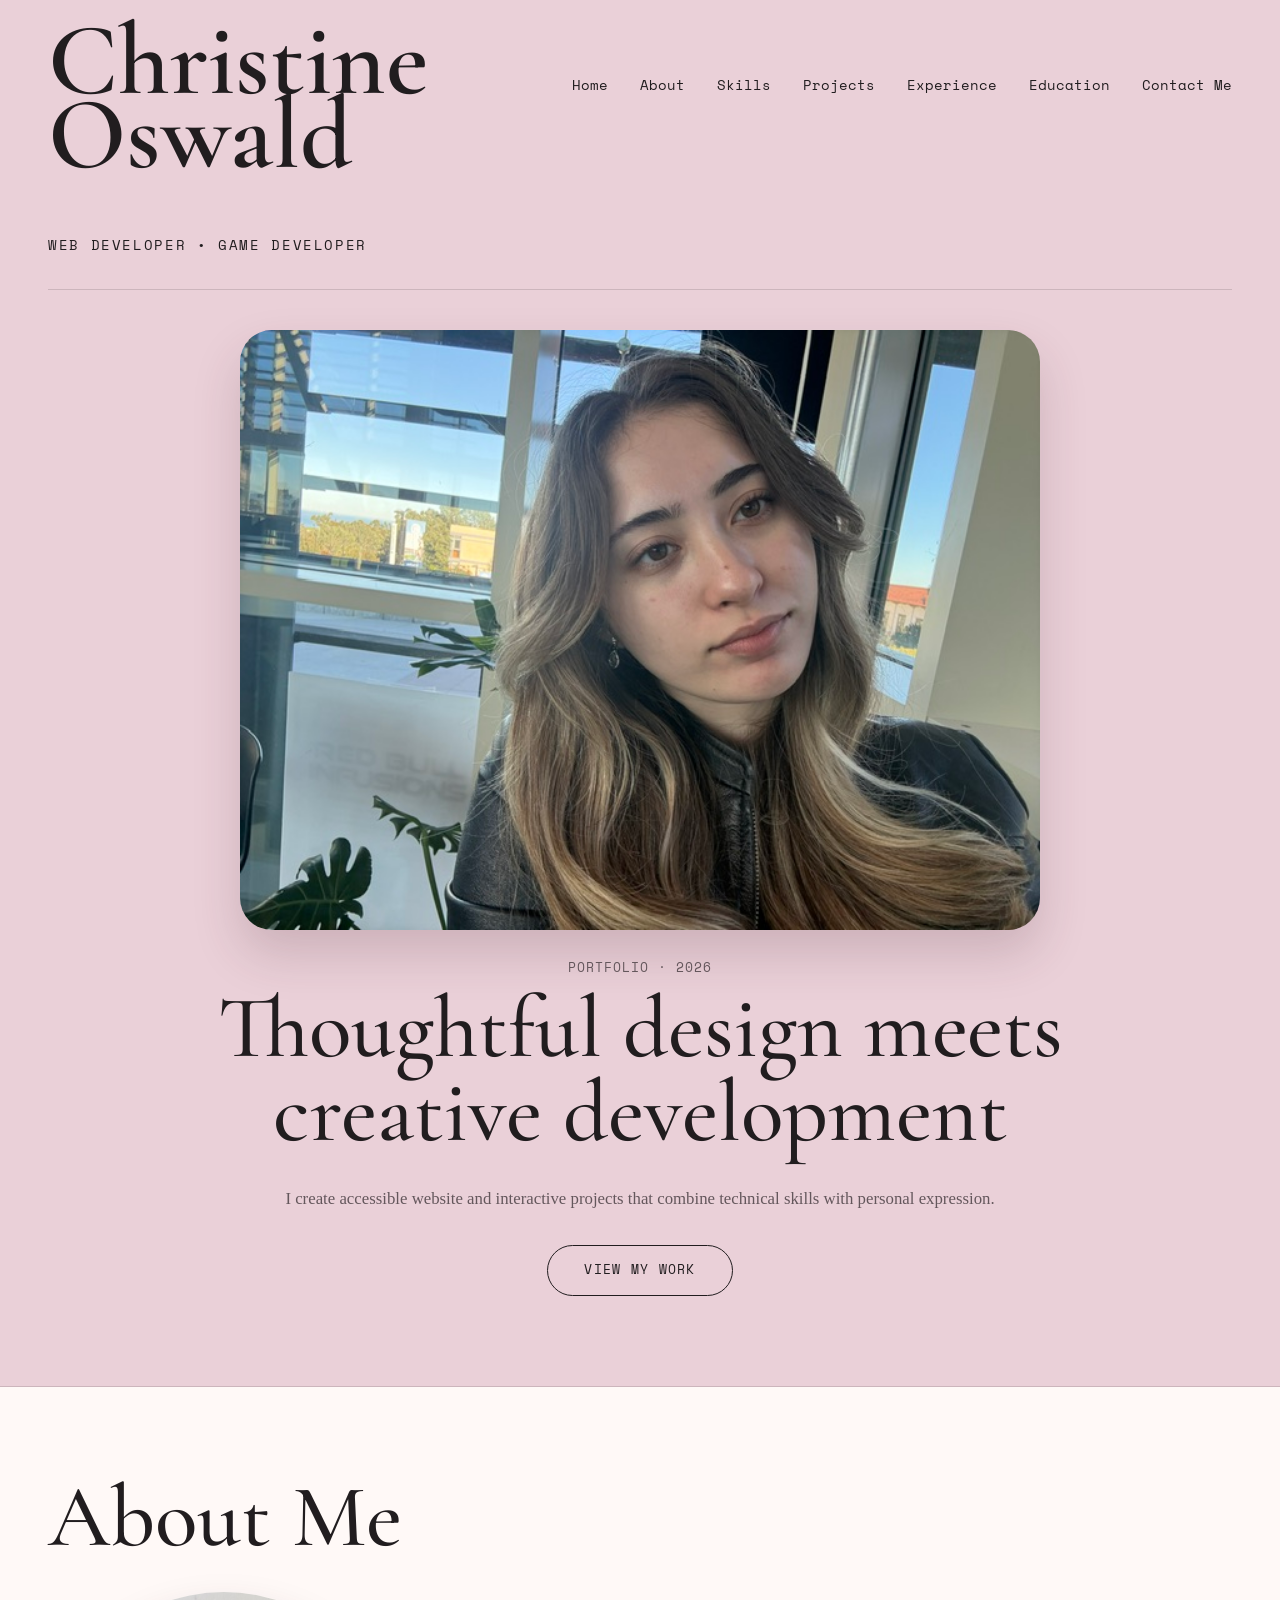
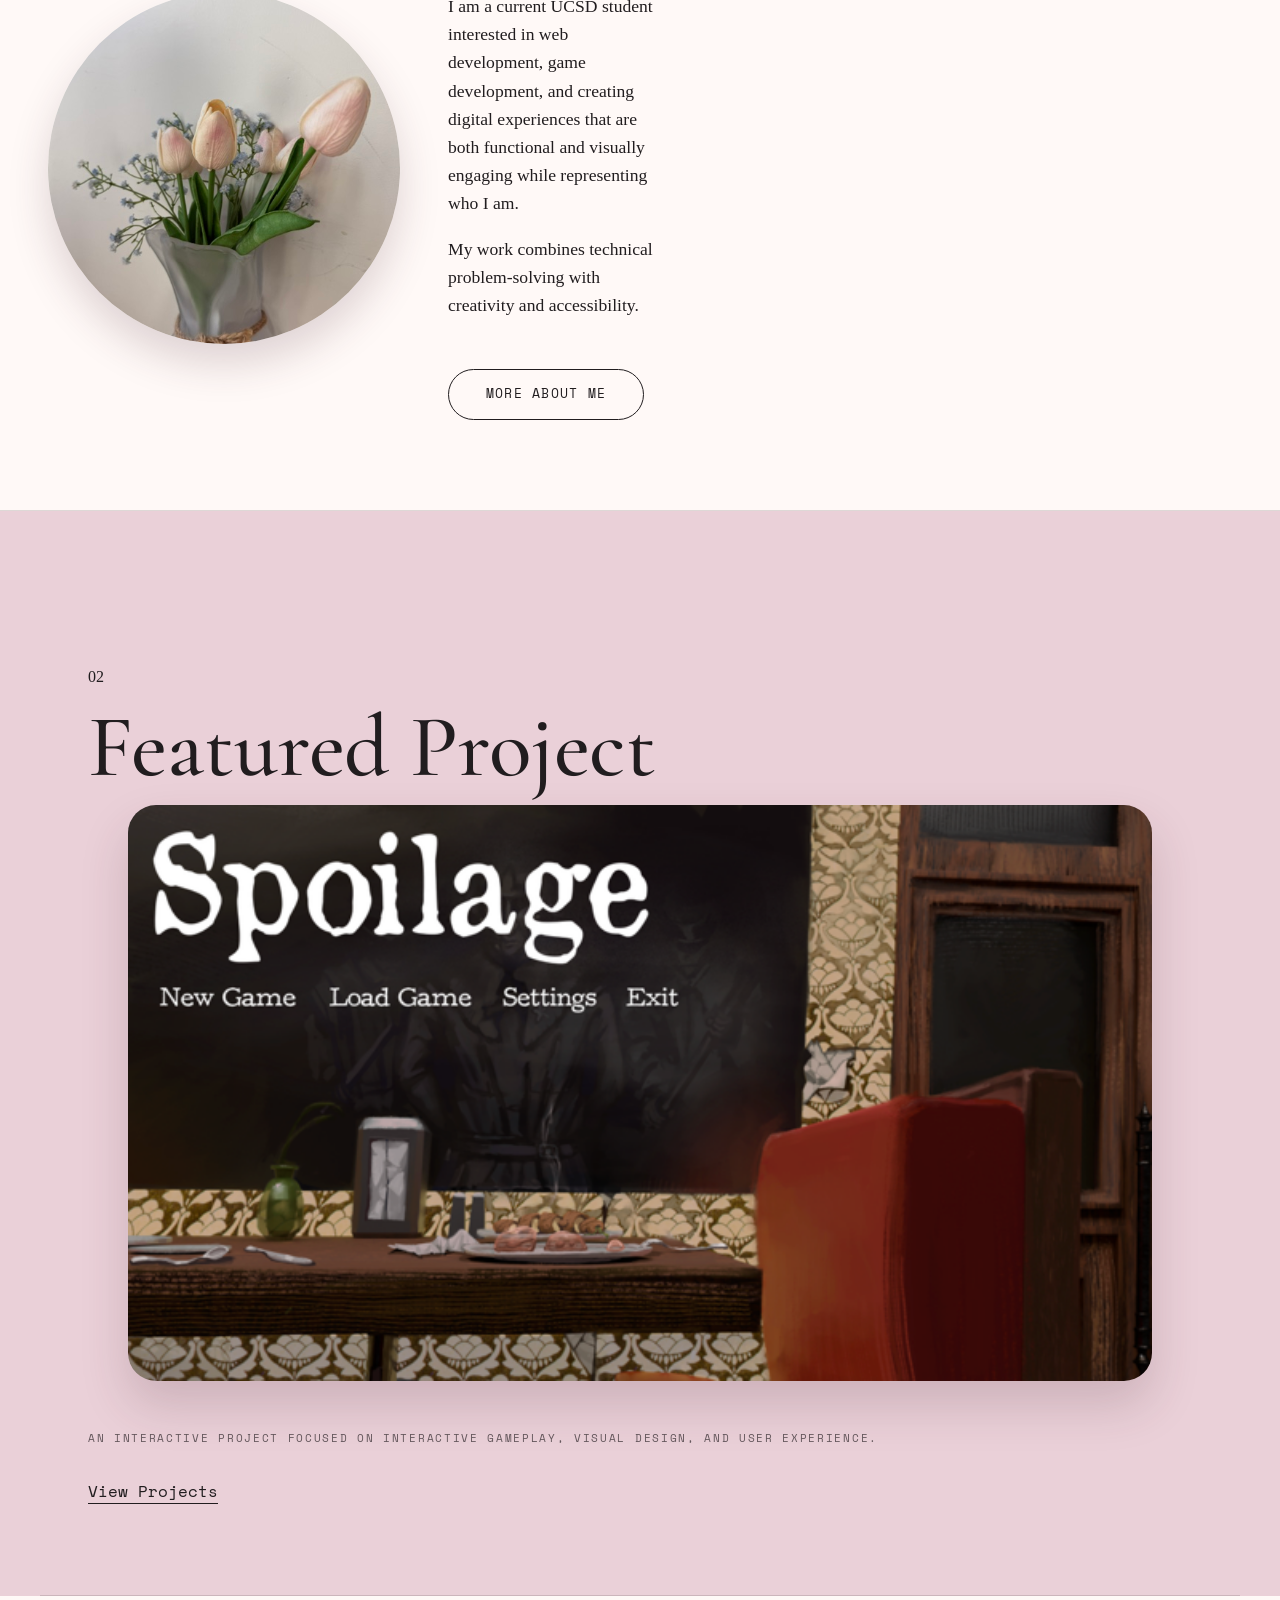
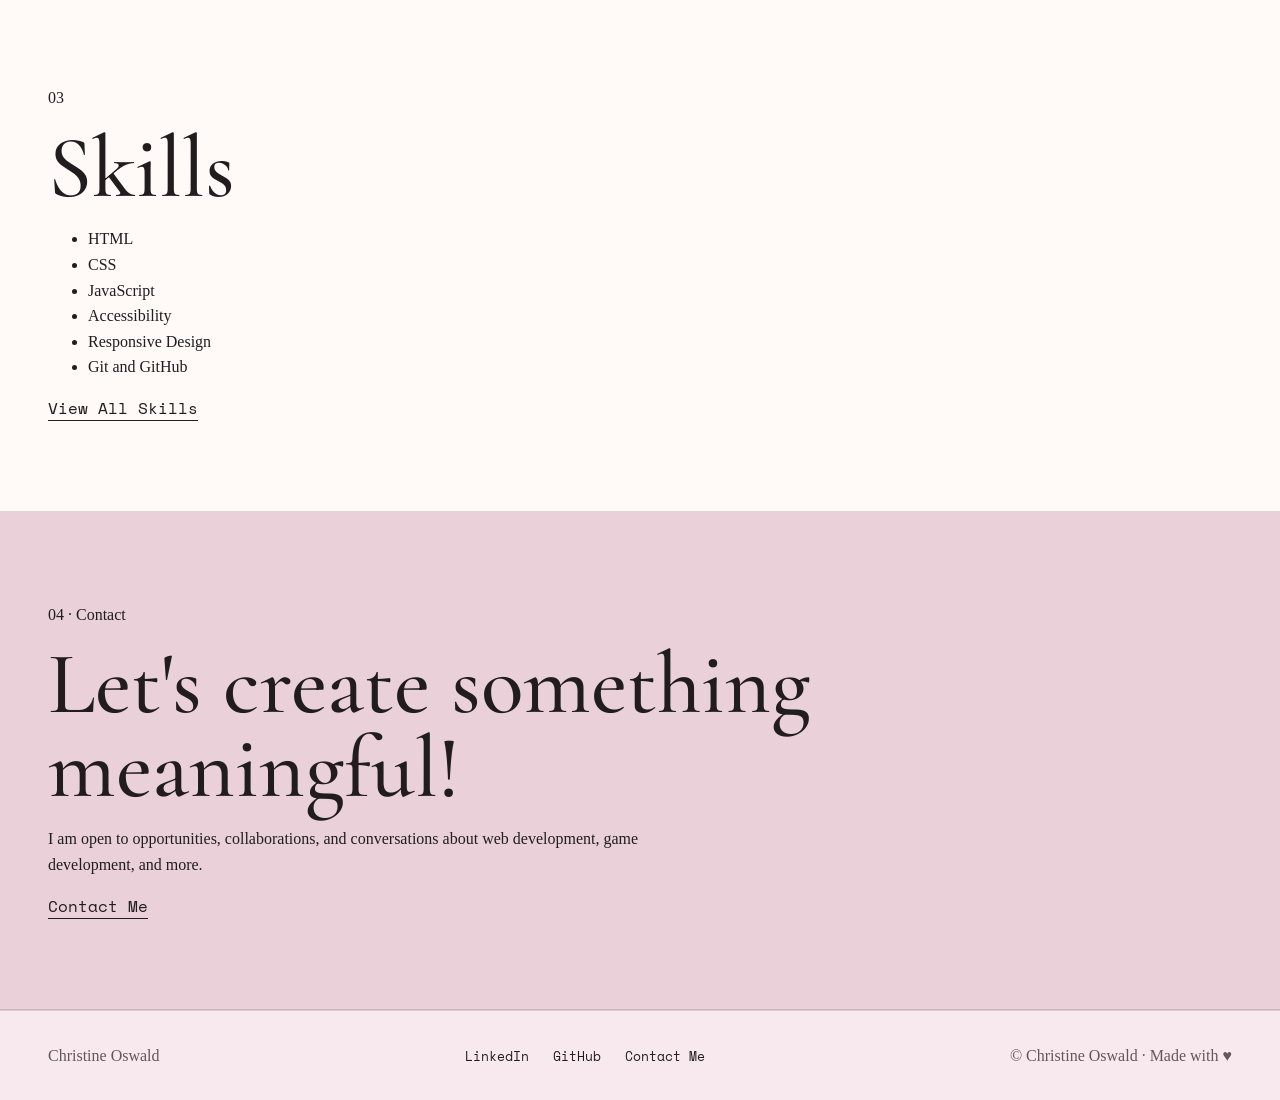
==== index.html @ e07fd142 "Added the completed work onto github" ====
<!doctype html>
<html lang = "en">
    <head>
        <meta charset = "utf-8">
        <meta name = "viewport" content = "width=device-width, initial-scale=1">
        <title> Christine Oswald | Web & Game Developer </title>
        <meta name = "description" content = "The portfolio of Christine Oswald, a web and game developer.">
        <link rel="stylesheet" href="stylesheet.css">
        <link rel="preconnect" href="https://fonts.googleapis.com">
        <link rel="preconnect" href="https://fonts.gstatic.com" crossorigin>
        <link href="https://fonts.googleapis.com/css2?family=Cormorant+Garamond:wght@400;600;700&family=Space+Mono&display=swap" rel="stylesheet">
    </head>
    <body>
        <header class = "main">
            <nav>
                <hgroup>
                    <h1> Christine Oswald </h1>
                    <p id = "subtitle"> WEB DEVELOPER • GAME DEVELOPER </p>
                </hgroup>
                <ul>
                    <li> <a href = "index.html"> Home </a> </li>
                    <li> <a href = "chrissyAbout.html"> About </a> </li>  
                    <li> <a href = "chrissySkills.html"> Skills </a> </li>
                    <li> <a href = "chrissyProjects.html"> Projects </a> </li>
                    <li> <a href = "chrissyExperience.html"> Experience </a> </li>
                    <li> <a href = "chrissyEducation.html"> Education </a> </li>
                    <li> <a href = "chrissyContact.html"> Contact Me </a> </li>                    
                </ul>    
            </nav>
        </header>
        <main>
            <section class = "intro">
                <figure>
                    <img src = "chrissy1.jpeg" alt = "Photo of website author at the UCSD campus">
                </figure>

                <article>
                    <p> Portfolio · 2026 </p>

                    <h2> Thoughtful design meets creative development </h2>
                    <p> I create accessible website and interactive projects that combine technical skills with personal expression. </p>

                    <a class = "button" href = "chrissyProjects.html"> View My Work </a>
                </article>
            </section>

            <section class="about">
                <h2>About Me</h2>

                <figure>
                    <img
                        src="ucsdFlowers.jpeg"
                        alt="Pink flowers in a vase at a UC San Diego coffee shop"
                    >
                </figure>

                <p>
                    I am a current UCSD student interested in web development,
                    game development, and creating digital experiences that are both
                    functional and visually engaging while representing who I am.
                </p>

                <p>
                    My work combines technical problem-solving with creativity and
                    accessibility.
                </p>

                <a class="button" href="chrissyAbout.html">
                    More About Me
                </a>
            </section>

            <section class = "projects">
                <header>
                    <p> 02 </p>
                    <h2> Featured Project </h2>
                </header>

                <article>
                    <figure>
                        <img src = "spoilage-main.PNG" alt = "Screenshot of a featured game development project" >
                    </figure>

                    <p> An interactive project focused on interactive gameplay, visual design, and user experience. </p>
                    <a href = "chrissyProjects.html"> View Projects</a>
                </article>
            </section>

            <section class = "skills">
                <p>03</p>
                <h2>Skills</h2>

                <ul>
                    <li>HTML</li>
                    <li>CSS</li>
                    <li>JavaScript</li>
                    <li>Accessibility</li>
                    <li>Responsive Design</li>
                    <li>Git and GitHub</li>
                </ul>

                <a href="chrissySkills.html">View All Skills</a>
            </section>

            <section class = "contact">
                <p> 04 · Contact</p>
                <h2> Let's create something meaningful! </h2>

                <p> I am open to opportunities, collaborations, and conversations about web development, game development, and more. </p>
                <a href = "chrissyContact.html"> Contact Me</a>
            </section>
        </main>

        <footer>
            <p> Christine Oswald </p>
            <ul>
                <li><a href = https://www.linkedin.com/in/christine-oswald-7b7a23394?utm_source=share_via&utm_content=profile&utm_medium=member_ios" > LinkedIn </a></li>
                <li><a href = "https://github.com/coswald04"> GitHub </a></li>
                <li><a href = "chrissyContact.html"> Contact Me </a></li>
            </ul>
            <p> &copy; Christine Oswald · Made with &hearts; </p>
        </footer>
    </body>
</html>
---- stylesheet.css ----
:root {
    color-scheme: light dark;

    --background: #ead0d8;
    --surface: #f7e9ed;
    --surface-alt: #fff9f7;
    --text: #211d1f;
    --muted: #64575c;
    --border: rgb(33 29 31 / 15%);
    --shadow: rgb(70 40 50 / 18%);
    --glow: rgb(187 87 127 / 80%);
    --glow-light: rgb(255 255 255 / 85%);
    --link-hover: #7d2949;
}

@media (prefers-color-scheme: dark) {
    :root {
        --background: #171316;
        --surface: #241d21;
        --surface-alt: #1d181b;
        --text: #f7edf1;
        --muted: #c9b8bf;
        --border: rgb(247 237 241 / 18%);
        --shadow: rgb(0 0 0 / 35%);
        --glow: rgb(230 137 176 / 95%);
        --glow-light: rgb(255 230 240 / 75%);
        --link-hover: #ffc2d8;
    }
}

html[data-theme="light"] {
    color-scheme: light;

    --background: #ead0d8;
    --surface: #f7e9ed;
    --surface-alt: #fff9f7;
    --text: #211d1f;
    --muted: #64575c;
    --border: rgb(33 29 31 / 15%);
    --shadow: rgb(70 40 50 / 18%);
    --glow: rgb(187 87 127 / 80%);
    --glow-light: rgb(255 255 255 / 85%);
    --link-hover: #7d2949;
}

html[data-theme="dark"] {
    color-scheme: dark;

    --background: #171316;
    --surface: #241d21;
    --surface-alt: #1d181b;
    --text: #f7edf1;
    --muted: #c9b8bf;
    --border: rgb(247 237 241 / 18%);
    --shadow: rgb(0 0 0 / 35%);
    --glow: rgb(230 137 176 / 95%);
    --glow-light: rgb(255 230 240 / 75%);
    --link-hover: #ffc2d8;
}

* {
    box-sizing: border-box;
}

html {
    scroll-behavior: smooth;
}

body {
    margin: 0;
    background-color: var(--background);
    color: var(--text);
    font-family: Georgia, serif;
    line-height: 1.6;
}

img {
    display: block;
    max-width: 100%;
}

a {
    color: inherit;
}

p {
    max-width: 75ch;
}

body > header {
    padding-inline: clamp(1.25rem, 4vw, 3rem);
    background-color: var(--background);
}

body > header nav {
    display: grid;
    grid-template-columns: minmax(16rem, 1fr) minmax(24rem, 2fr);
    align-items: start;
    gap: 3rem;
    max-width: 90rem;
    margin-inline: auto;
    padding-block: 1.5rem 2rem;
    border-bottom: 1px solid var(--border);
}

hgroup {
    margin: 0;
}

h1 {
    max-width: 8ch;
    margin: 0;
    font-family: "Cormorant Garamond", Georgia, serif;
    font-size: clamp(4.5rem, 8vw, 7rem);
    font-weight: 600;
    line-height: 0.72;
}

hgroup p {
    margin: 4rem 0 0;
    font-family: "Space Mono", monospace;
    font-size: 0.85rem;
    letter-spacing: 0.12em;
    text-transform: uppercase;
}

body > header nav ul {
    display: flex;
    flex-wrap: wrap;
    justify-content: flex-end;
    gap: 1rem 2rem;
    margin: 3rem 0 0;
    padding: 0;
    list-style: none;
}

body > header nav a {
    display: inline-block;
    font-family: "Space Mono", monospace;
    font-size: 0.9rem;
    text-decoration: none;
    white-space: nowrap;
    transition:
        color 180ms ease,
        text-shadow 180ms ease,
        transform 180ms ease;
}

body > header nav a:hover,
body > header nav a:focus-visible {
    color: var(--link-hover);
    text-shadow:
        0 0 0.2rem var(--glow-light),
        0 0 0.5rem var(--glow),
        0 0 1rem var(--glow);
    transform: translateY(-0.1rem);
}

body > header nav a[aria-current="page"] {
    text-decoration: underline;
    text-decoration-thickness: 0.08rem;
    text-underline-offset: 0.4rem;
}

body > header nav a:focus-visible {
    outline: 2px solid currentColor;
    outline-offset: 0.35rem;
}

main {
    max-width: none;
    margin: 0;
}

main > section {
    padding:
        clamp(3rem, 7vw, 7rem)
        max(
            clamp(1.25rem, 4vw, 3rem),
            calc((100vw - 90rem) / 2)
        );
    border-bottom: 1px solid var(--border);
}

main > section:nth-of-type(odd) {
    background-color: var(--background);
}

main > section:nth-of-type(even) {
    background-color: var(--surface-alt);
}

main > section:first-child {
    padding-top: 2.5rem;
}

main > section > p:first-child {
    margin-top: 0;
}

main h2 {
    margin: 0;
    font-family: "Cormorant Garamond", Georgia, serif;
    font-size: clamp(3rem, 7vw, 5.5rem);
    font-weight: 500;
    line-height: 0.95;
}

main h3 {
    font-family: "Cormorant Garamond", Georgia, serif;
}

main a:not(.button),
footer a {
    display: inline-block;
    font-family: "Space Mono", monospace;
    text-underline-offset: 0.35rem;
    transition:
        color 180ms ease,
        text-shadow 180ms ease,
        transform 180ms ease;
}

main a:not(.button):hover,
main a:not(.button):focus-visible,
footer a:hover,
footer a:focus-visible {
    color: var(--link-hover);
    text-shadow:
        0 0 0.2rem var(--glow-light),
        0 0 0.5rem var(--glow),
        0 0 1rem var(--glow);
    transform: translateY(-0.1rem);
}

main a:focus-visible,
footer a:focus-visible {
    outline: 2px solid currentColor;
    outline-offset: 0.3rem;
}

main > section:first-child > p {
    margin: 0 0 2rem;
    font-family: "Cormorant Garamond", Georgia, serif;
    font-size: clamp(1.2rem, 2vw, 1.5rem);
    font-style: italic;
}

.intro {
    display: grid;
    gap: 2rem;
}

.intro figure {
    display: flex;
    justify-content: center;
    margin: 0;
}

.intro img {
    width: min(100%, 50rem);
    height: auto;
    object-fit: cover;
    object-position: center 35%;
    border-radius: 2rem;
    box-shadow: 0 1.5rem 3rem var(--shadow);
}

.intro article {
    max-width: 65rem;
    margin-inline: auto;
    text-align: center;
}

.intro article > p:first-child {
    width: fit-content;
    margin: 0 auto 0.75rem;
    color: var(--muted);
    font-family: "Space Mono", monospace;
    font-size: 0.8rem;
    letter-spacing: 0.08em;
    line-height: 1;
    text-align: center;
    text-transform: uppercase;
}

.intro article > p:nth-of-type(2) {
    max-width: 55rem;
    margin: 2rem auto 0;
    color: var(--muted);
    font-size: 1.05rem;
    text-align: center;
}

@media (max-width: 50rem) {
    .intro h2 {
        font-size: clamp(3rem, 10vw, 5rem);
    }
}

.intro .button {
    display: table;
    margin: 2rem auto 0;
}

.button {
    display: inline-block;
    margin-top: 2rem;
    padding: 0.9rem 2.3rem;
    border: 1px solid var(--text);
    border-radius: 999px;
    background-color: transparent;
    color: var(--text);
    font-family: "Space Mono", monospace;
    font-size: 0.8rem;
    letter-spacing: 0.1em;
    text-decoration: none;
    text-transform: uppercase;
    transition:
        background-color 180ms ease,
        color 180ms ease,
        transform 180ms ease,
        box-shadow 180ms ease,
        text-shadow 180ms ease;
}

.button:hover,
.button:focus-visible {
    background-color: var(--text);
    color: var(--background);
    transform: translateY(-0.15rem);
    box-shadow:
        0 0 0.4rem var(--glow-light),
        0 0 1.2rem var(--glow);
    text-shadow:
        0 0 0.2rem var(--glow-light),
        0 0 0.6rem var(--glow);
}

.button:focus-visible {
    outline: 3px solid var(--link-hover);
    outline-offset: 0.3rem;
}

.about {
    display: flow-root;
}

.about h2 {
    margin-bottom: 2rem;
}
.about figure {
    float: left;
    width: clamp(14rem, 28vw, 22rem);
    margin: 0 clamp(1.5rem, 4vw, 3rem) 1.5rem 0;
}

.about img {
    width: 100%;
    aspect-ratio: 1;
    object-fit: cover;
    object-position: center;
    border-radius: 50%;
    box-shadow: 0 1.25rem 2.5rem var(--shadow);
    transition:
        transform 220ms ease,
        box-shadow 220ms ease;
}

.about p {
    max-width: 70ch;
    font-size: 1.1rem;
}

@media (max-width: 38rem) {
    .about figure {
        float: none;
        width: min(100%, 20rem);
        margin: 0 auto 2rem;
    }
}

.projects {
    max-width: 75rem;
    margin: 3rem auto 0;
}

.projects article {
    display: grid;
    gap: 2rem;
}

.projects article img {
    width: 100%;
    height: auto;
    aspect-ratio: 16 / 9;
    object-fit: cover;
    object-position: center;
    border-radius: 1.75rem;
    box-shadow: 0 1.5rem 3rem var(--shadow);
    transition:
        transform 220ms ease,
        box-shadow 220ms ease;
}

.projects article > p:first-of-type {
    margin: 0;
    color: var(--muted);
    font-family: "Space Mono", monospace;
    font-size: 0.7rem;
    letter-spacing: 0.15em;
    text-transform: uppercase;
}

.projects h3 {
    margin: 0;
    font-family: "Cormorant Garamond", Georgia, serif;
    font-size: clamp(2.5rem, 5vw, 4rem);
    font-weight: 600;
    line-height: 1;
}

.projects article > p:last-of-type {
    max-width: 60rem;
    margin: 0;
    color: var(--muted);
}

.skills-preview {
    display: grid;
    grid-template-columns: repeat(3, minmax(0, 1fr));
    margin: 3rem 0;
    padding: 0;
    border-top: 1px solid var(--border);
    list-style: none;
}

.skills-preview li {
    padding: 1.5rem;
    border-right: 1px solid var(--border);
    border-bottom: 1px solid var(--border);
    font-family: "Space Mono", monospace;
    text-align: center;
    transition:
        background-color 180ms ease,
        color 180ms ease,
        text-shadow 180ms ease,
        transform 180ms ease;
}

.skills-preview li:nth-child(3n + 1) {
    border-left: 1px solid var(--border);
}

.skills-preview li:hover {
    background-color: var(--surface);
    color: var(--link-hover);
    text-shadow:
        0 0 0.2rem var(--glow-light),
        0 0 0.7rem var(--glow);
    transform: translateY(-0.1rem);
}

.contact-preview {
    background-color: var(--surface);
    text-align: center;
}

.contact-preview > p {
    margin: 0 auto 1rem;
    color: var(--muted);
    font-family: "Space Mono", monospace;
    font-size: 0.75rem;
    letter-spacing: 0.15em;
    text-transform: uppercase;
}

.contact-preview h2 {
    max-width: 55rem;
    margin-inline: auto;
}

footer {
    display: flex;
    flex-wrap: wrap;
    justify-content: space-between;
    align-items: center;
    gap: 1rem;
    padding:
        2rem
        max(
            clamp(1.25rem, 4vw, 3rem),
            calc((100vw - 90rem) / 2)
        );
    border-top: 1px solid var(--border);
    background-color: var(--surface);
    color: var(--muted);
}

footer p {
    margin: 0;
}

footer nav {
    display: block;
    max-width: none;
    margin: 0;
    padding: 0;
    border: 0;
}

footer ul {
    display: flex;
    flex-wrap: wrap;
    justify-content: flex-start;
    gap: 1.5rem;
    margin: 0;
    padding: 0;
    list-style: none;
}

footer a {
    color: var(--text);
    font-family: "Space Mono", monospace;
    font-size: 0.8rem;
    text-decoration: none;
}

@media (prefers-reduced-motion: reduce) {
    html {
        scroll-behavior: auto;
    }

    *,
    *::before,
    *::after {
        transition-duration: 0.01ms;
        animation-duration: 0.01ms;
        animation-iteration-count: 1;
    }
}

@media (max-width: 55rem) {
    body > header nav {
        grid-template-columns: 1fr;
    }

    hgroup p {
        margin-top: 2rem;
    }

    body > header nav ul {
        justify-content: flex-start;
        margin-top: 0;
    }

    .about-preview {
        grid-template-columns: 1fr;
    }

    .projects article {
        grid-template-columns: 1fr;
    }

    .projects article img,
    .projects article > p,
    .projects article > h3,
    .projects article > a {
        grid-column: 1;
    }

    .projects article img {
        grid-row: auto;
    }
}

@media (max-width: 38rem) {
    h1 {
        font-size: clamp(4rem, 20vw, 6rem);
    }

    body > header nav ul {
        display: grid;
        grid-template-columns: repeat(2, max-content);
        gap: 0.8rem 1.5rem;
    }

    .intro img,
    .about-preview img {
        width: min(100%, 24rem);
    }

    .intro article {
        text-align: left;
    }

    .skills-preview {
        grid-template-columns: repeat(2, minmax(0, 1fr));
    }

    .skills-preview li:nth-child(3n + 1) {
        border-left: 0;
    }

    .skills-preview li:nth-child(odd) {
        border-left: 1px solid var(--border);
    }

    footer {
        flex-direction: column;
        align-items: flex-start;
    }
}
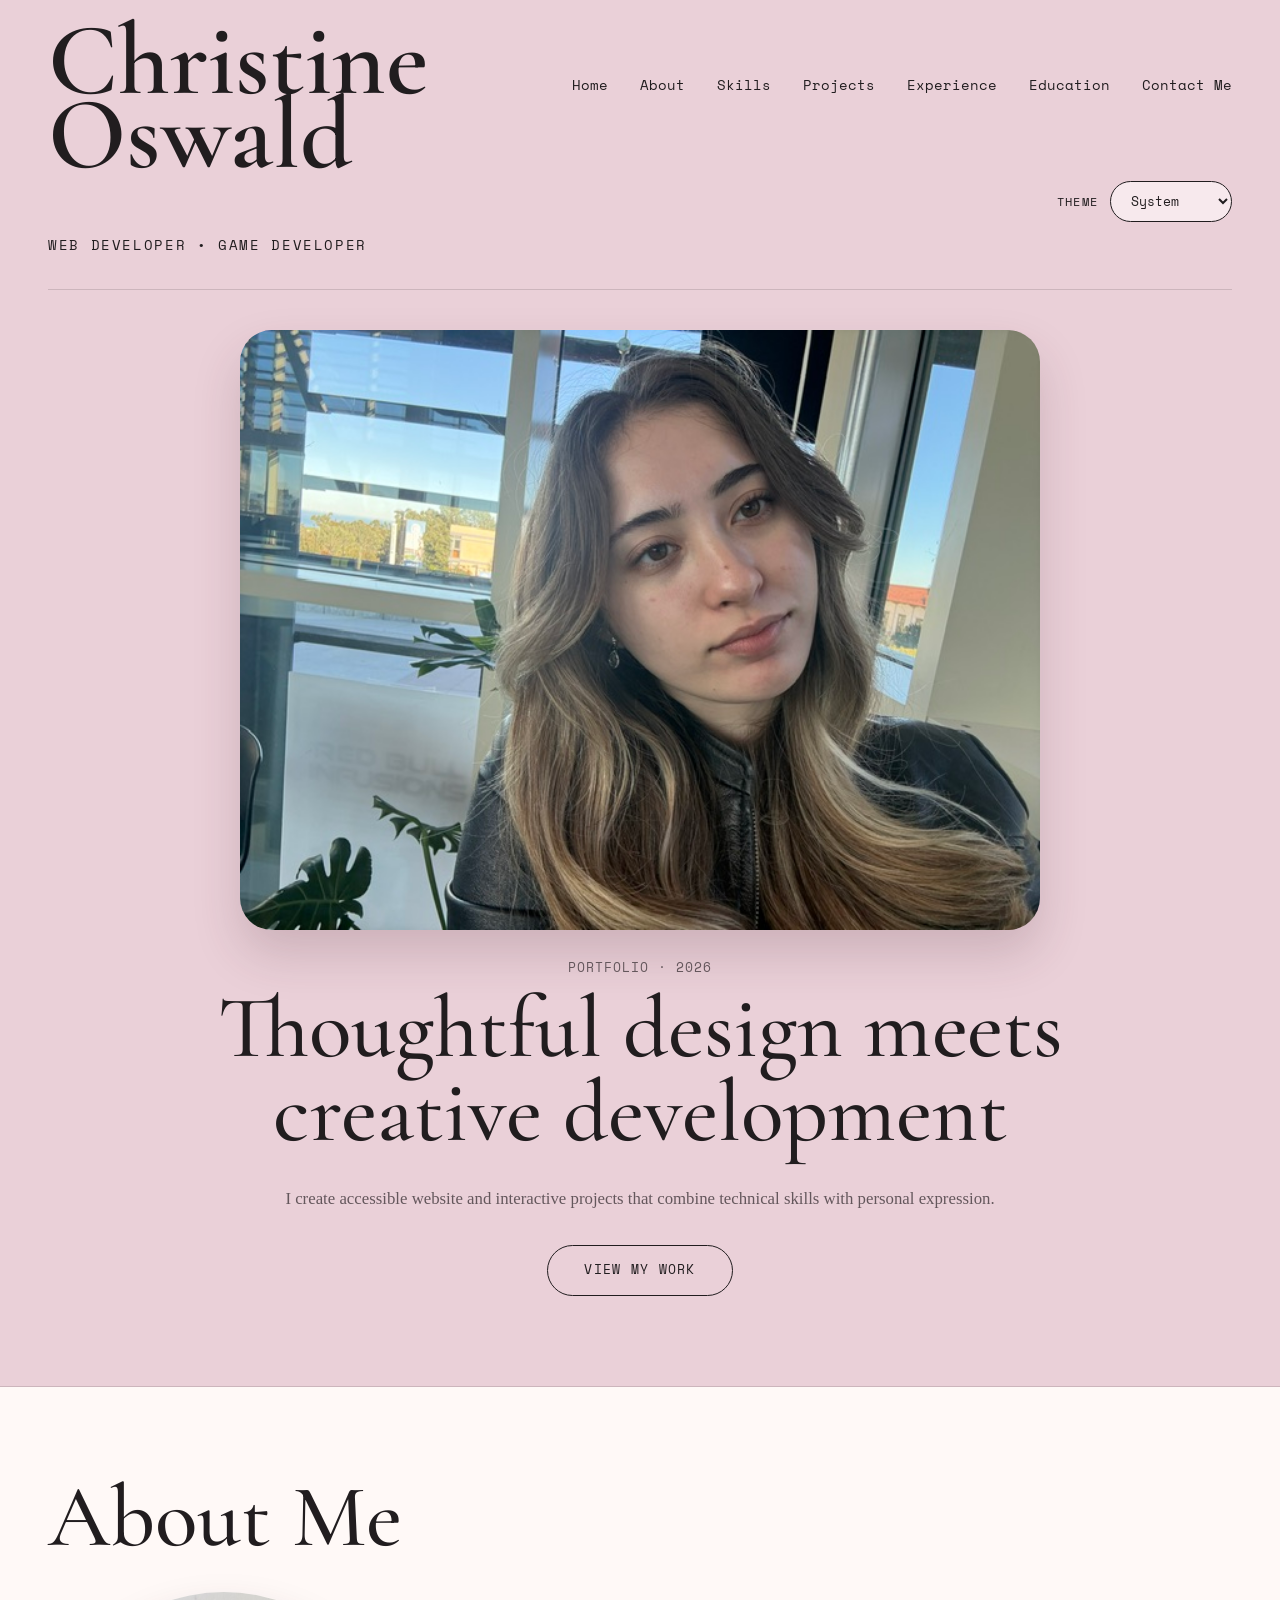
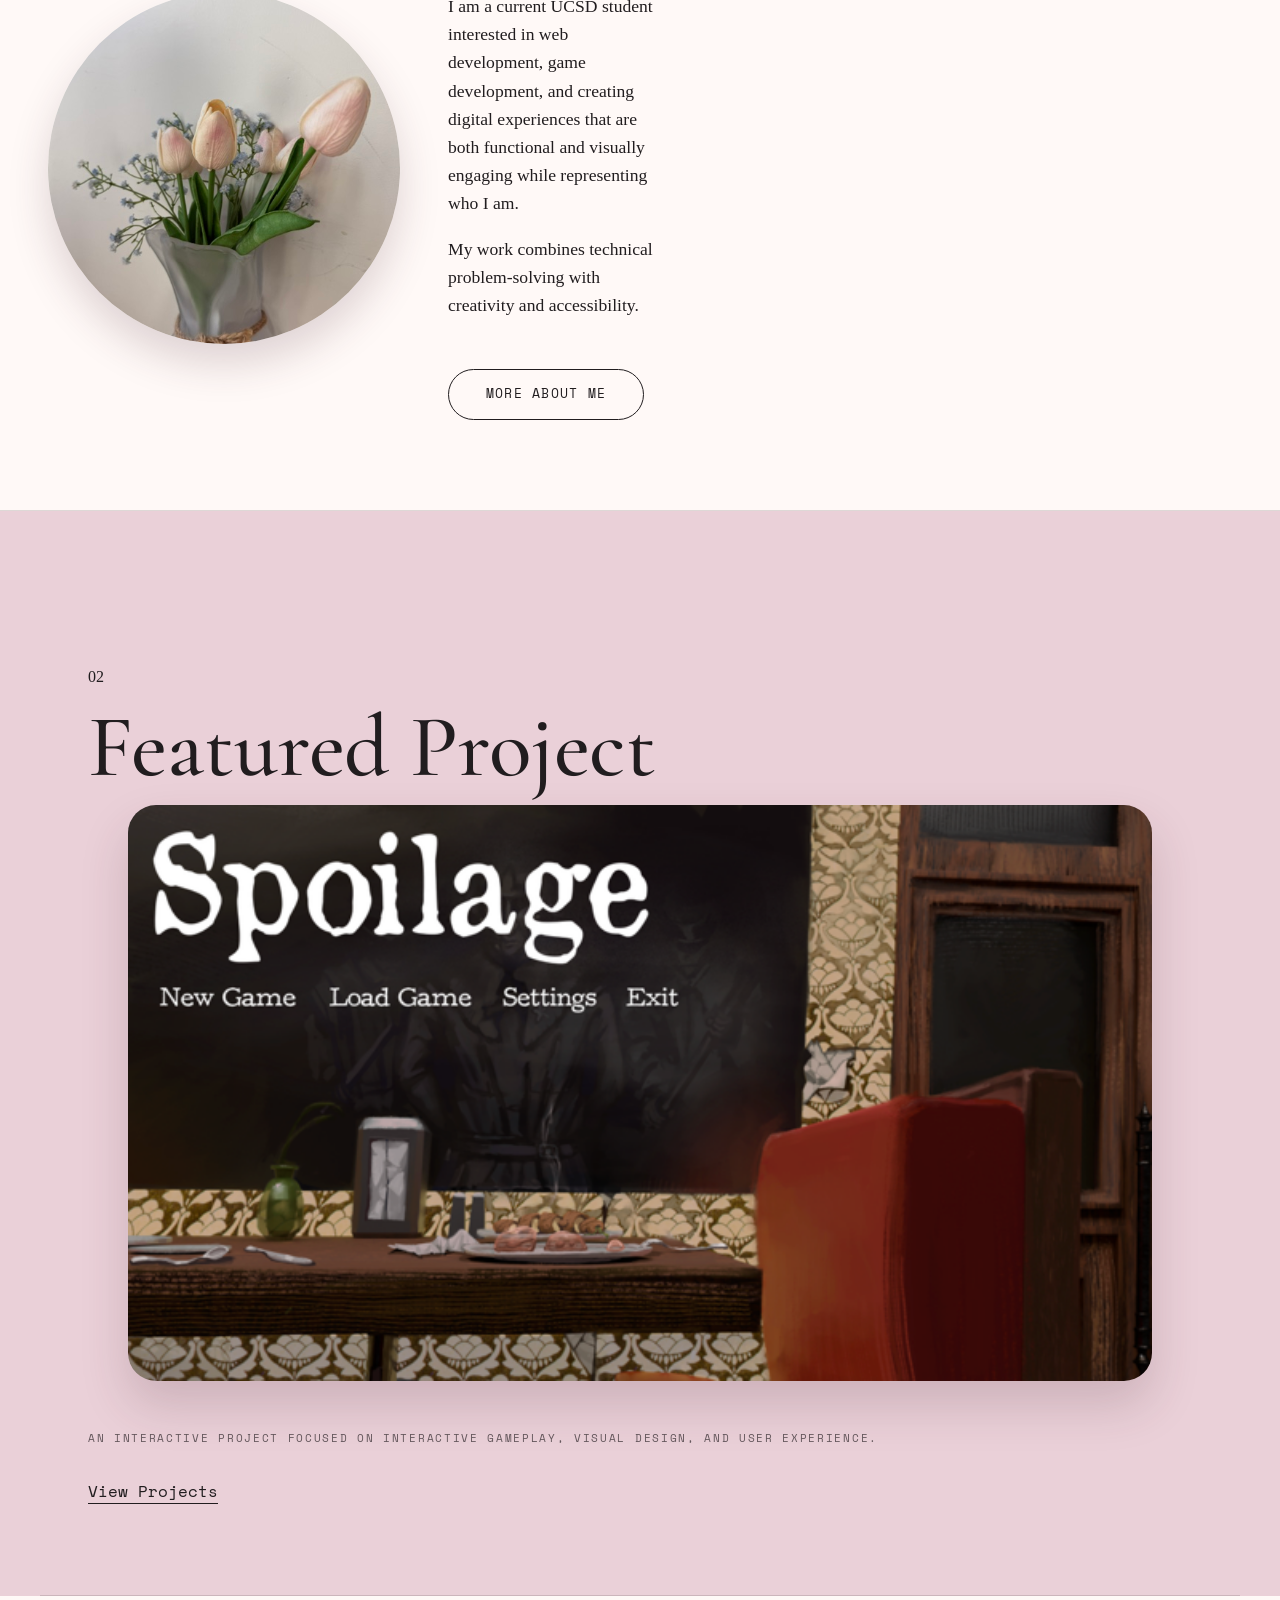
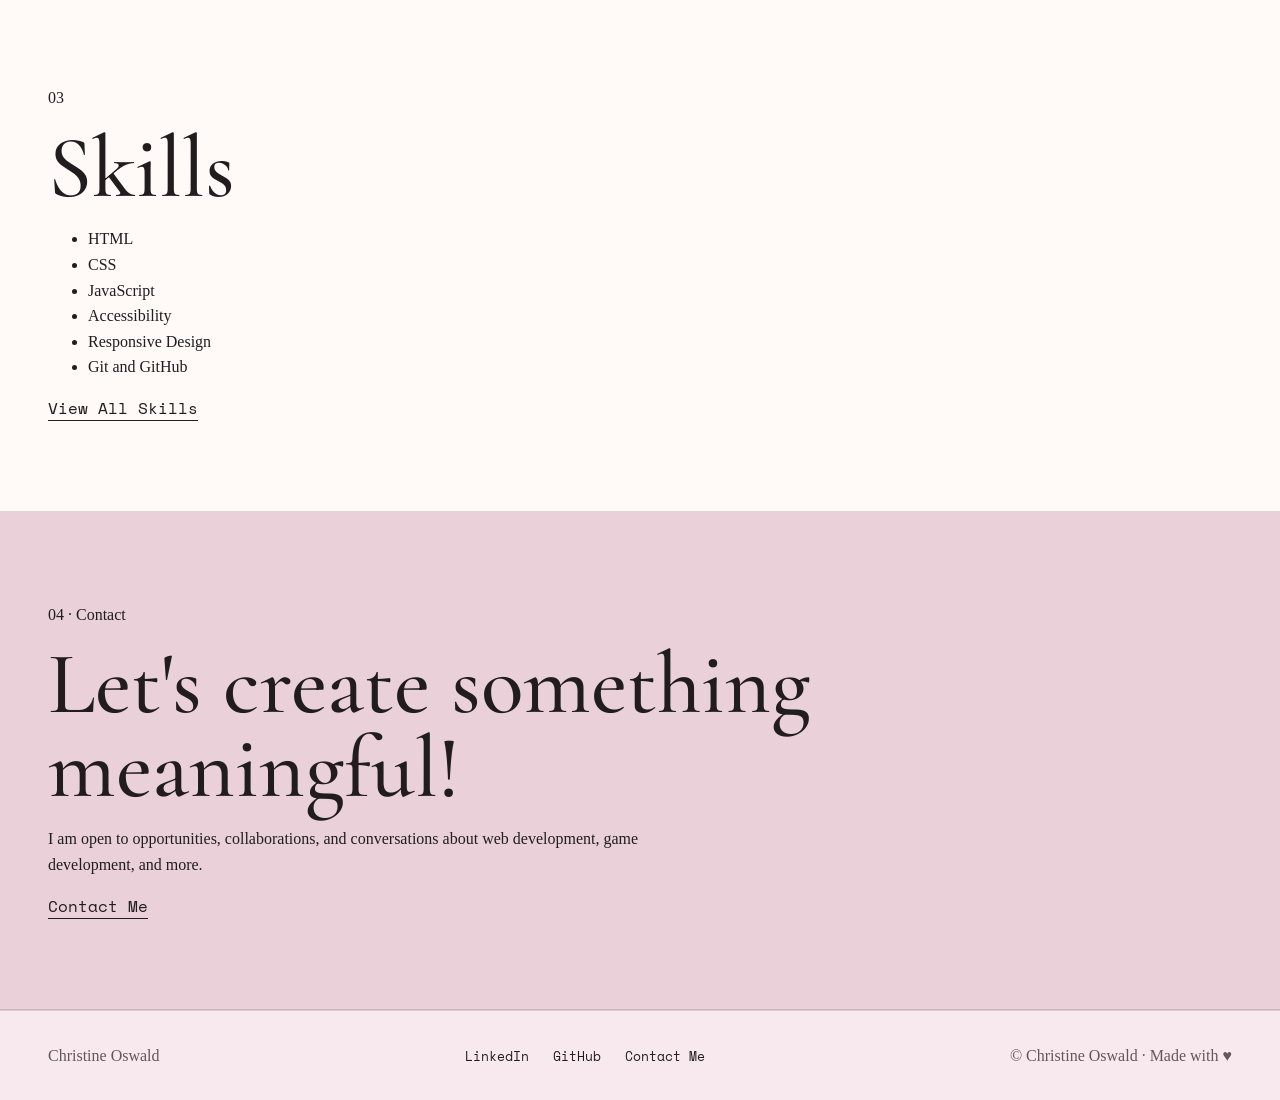
==== commit 1a806f8c: "Added the JS for the theme picker" ====
--- a/index.html
+++ b/index.html
@@ -25,10 +25,21 @@
                     <li> <a href = "chrissyExperience.html"> Experience </a> </li>
                     <li> <a href = "chrissyEducation.html"> Education </a> </li>
                     <li> <a href = "chrissyContact.html"> Contact Me </a> </li>                    
-                </ul>    
+                </ul>
+
+                <form id="theme-picker" hidden>
+                    <label for="theme">Theme</label>
+
+                    <select id="theme" name="theme">
+                        <option value="system">System</option>
+                        <option value="light">Light</option>
+                        <option value="dark">Dark</option>
+                    </select>
+                </form>
+
             </nav>
         </header>
-        <main>
+        <main> 
             <section class = "intro">
                 <figure>
                     <img src = "chrissy1.jpeg" alt = "Photo of website author at the UCSD campus">
@@ -120,5 +131,7 @@
             </ul>
             <p> &copy; Christine Oswald · Made with &hearts; </p>
         </footer>
+
+        <script src="theme-picker.js" type="module"></script>
     </body>
 </html>
--- a/stylesheet.css
+++ b/stylesheet.css
@@ -64,6 +64,144 @@
 
 html {
     scroll-behavior: smooth;
+}
+
+nav {
+    display: grid;
+    grid-template-columns: minmax(18rem, 0.9fr) minmax(32rem, 1.7fr);
+    grid-template-areas:
+        "identity links"
+        "identity picker";
+    align-items: start;
+    gap: 1.5rem clamp(2rem, 5vw, 5rem);
+
+    max-width: 90rem;
+    margin-inline: auto;
+    padding-block: 1.5rem 2rem;
+
+    border-bottom: 1px solid var(--border);
+}
+
+nav hgroup {
+    grid-area: identity;
+    margin: 0;
+}
+
+nav ul {
+    grid-area: links;
+
+    display: flex;
+    flex-wrap: wrap;
+    justify-content: flex-end;
+    gap: 1rem 2rem;
+
+    margin: 3rem 0 0;
+    padding: 0;
+
+    list-style: none;
+}
+
+nav a {
+    display: inline-block;
+
+    font-family: "Space Mono", monospace;
+    font-size: 0.9rem;
+    text-decoration: none;
+    white-space: nowrap;
+
+    transition:
+        color 180ms ease,
+        text-shadow 180ms ease,
+        transform 180ms ease;
+}
+
+nav a:hover,
+nav a:focus-visible {
+    color: var(--link-hover);
+
+    text-shadow:
+        0 0 0.2rem var(--glow-light),
+        0 0 0.5rem var(--glow),
+        0 0 1rem var(--glow);
+
+    transform: translateY(-0.1rem);
+}
+
+nav a[aria-current="page"] {
+    text-decoration: underline;
+    text-underline-offset: 0.4rem;
+}
+
+#theme-picker {
+    grid-area: picker;
+    justify-self: end;
+
+    display: flex;
+    align-items: center;
+    gap: 0.75rem;
+
+    margin: 0;
+}
+
+#theme-picker label {
+    font-family: "Space Mono", monospace;
+    font-size: 0.75rem;
+    letter-spacing: 0.1em;
+    text-transform: uppercase;
+}
+
+#theme-picker select {
+    padding: 0.55rem 2.25rem 0.55rem 1rem;
+
+    border: 1px solid var(--text);
+    border-radius: 999px;
+
+    background-color: var(--surface);
+    color: var(--text);
+
+    font-family: "Space Mono", monospace;
+    font-size: 0.8rem;
+    cursor: pointer;
+}
+
+#theme-picker select:hover {
+    border-color: var(--link-hover);
+
+    box-shadow:
+        0 0 0.25rem var(--glow-light),
+        0 0 0.75rem var(--glow);
+}
+
+#theme-picker select:focus-visible {
+    outline: 2px solid var(--link-hover);
+    outline-offset: 0.25rem;
+}
+
+@media (max-width: 55rem) {
+    nav {
+        grid-template-columns: 1fr;
+        grid-template-areas:
+            "identity"
+            "links"
+            "picker";
+    }
+
+    nav ul {
+        justify-content: flex-start;
+        margin-top: 0;
+    }
+
+    #theme-picker {
+        justify-self: start;
+    }
+}
+
+@media (max-width: 38rem) {
+    nav ul {
+        display: grid;
+        grid-template-columns: repeat(2, max-content);
+        gap: 0.8rem 1.5rem;
+    }
 }
 
 body {
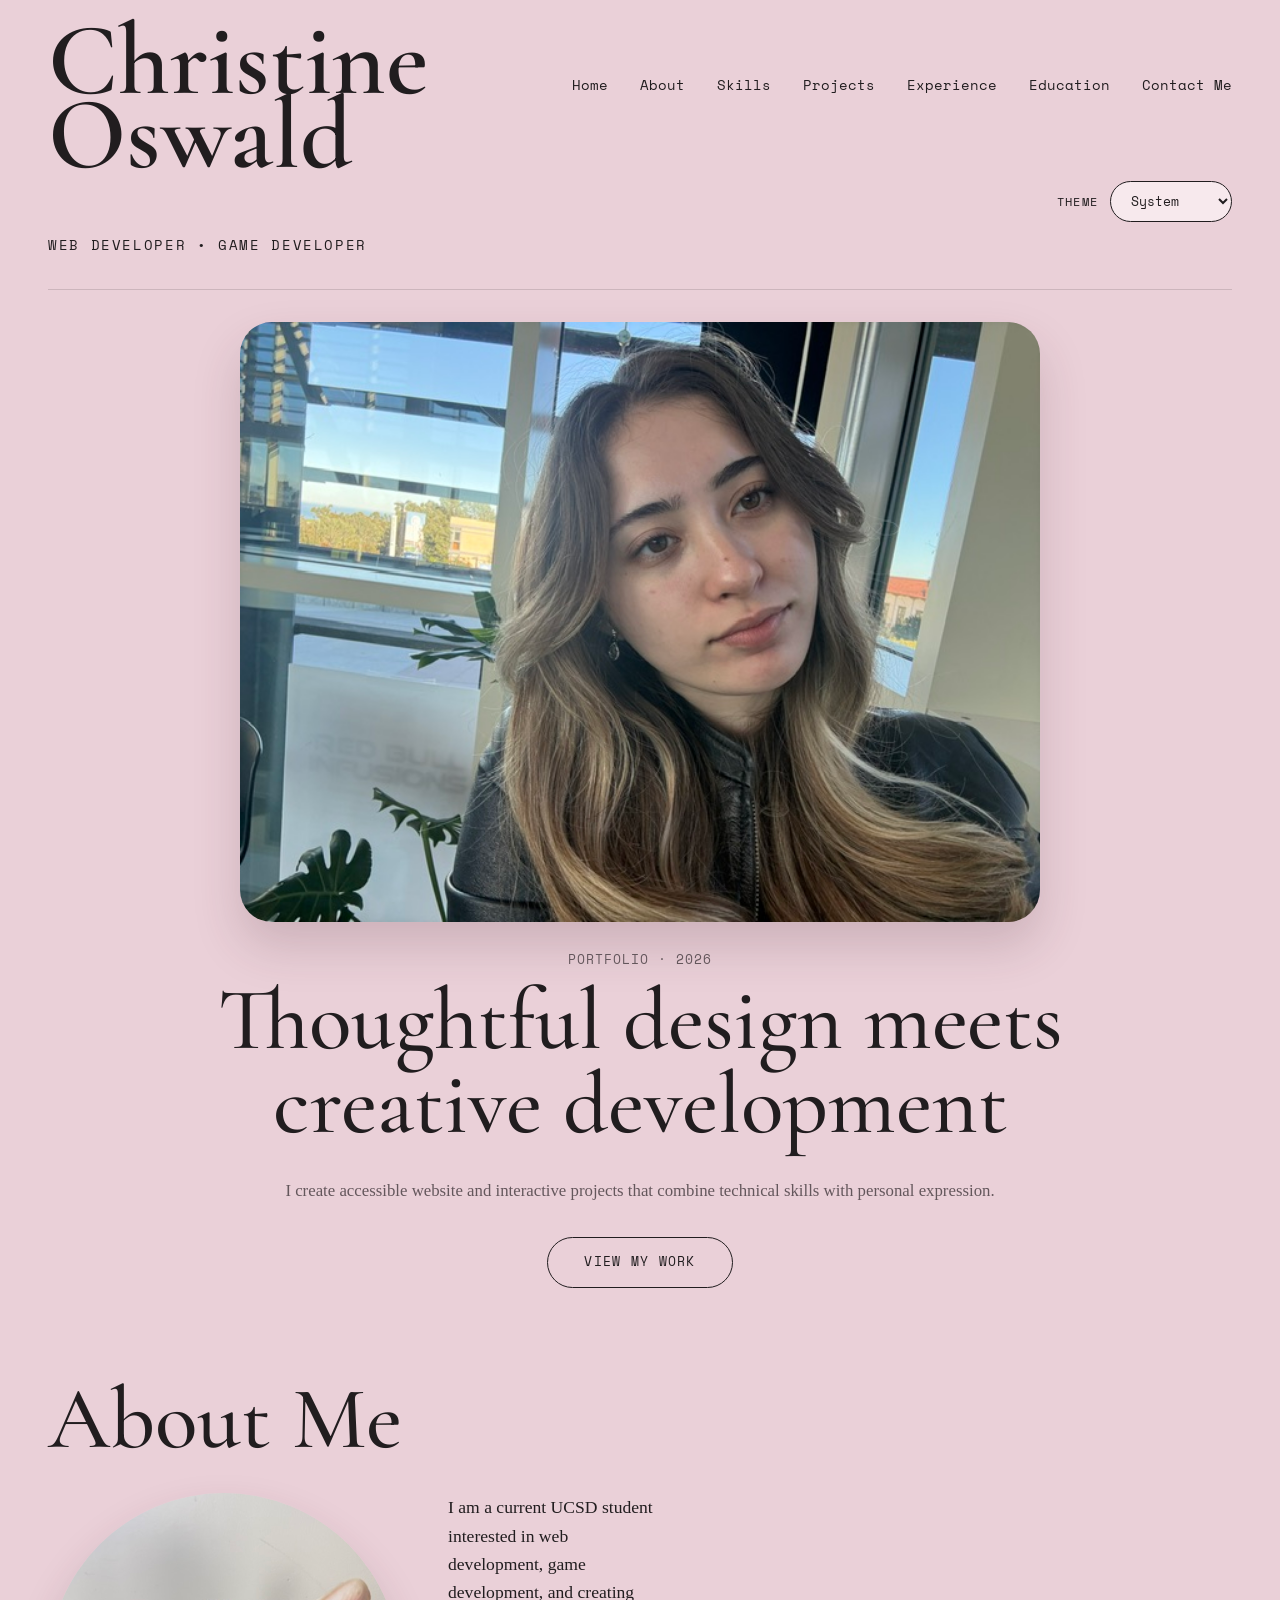
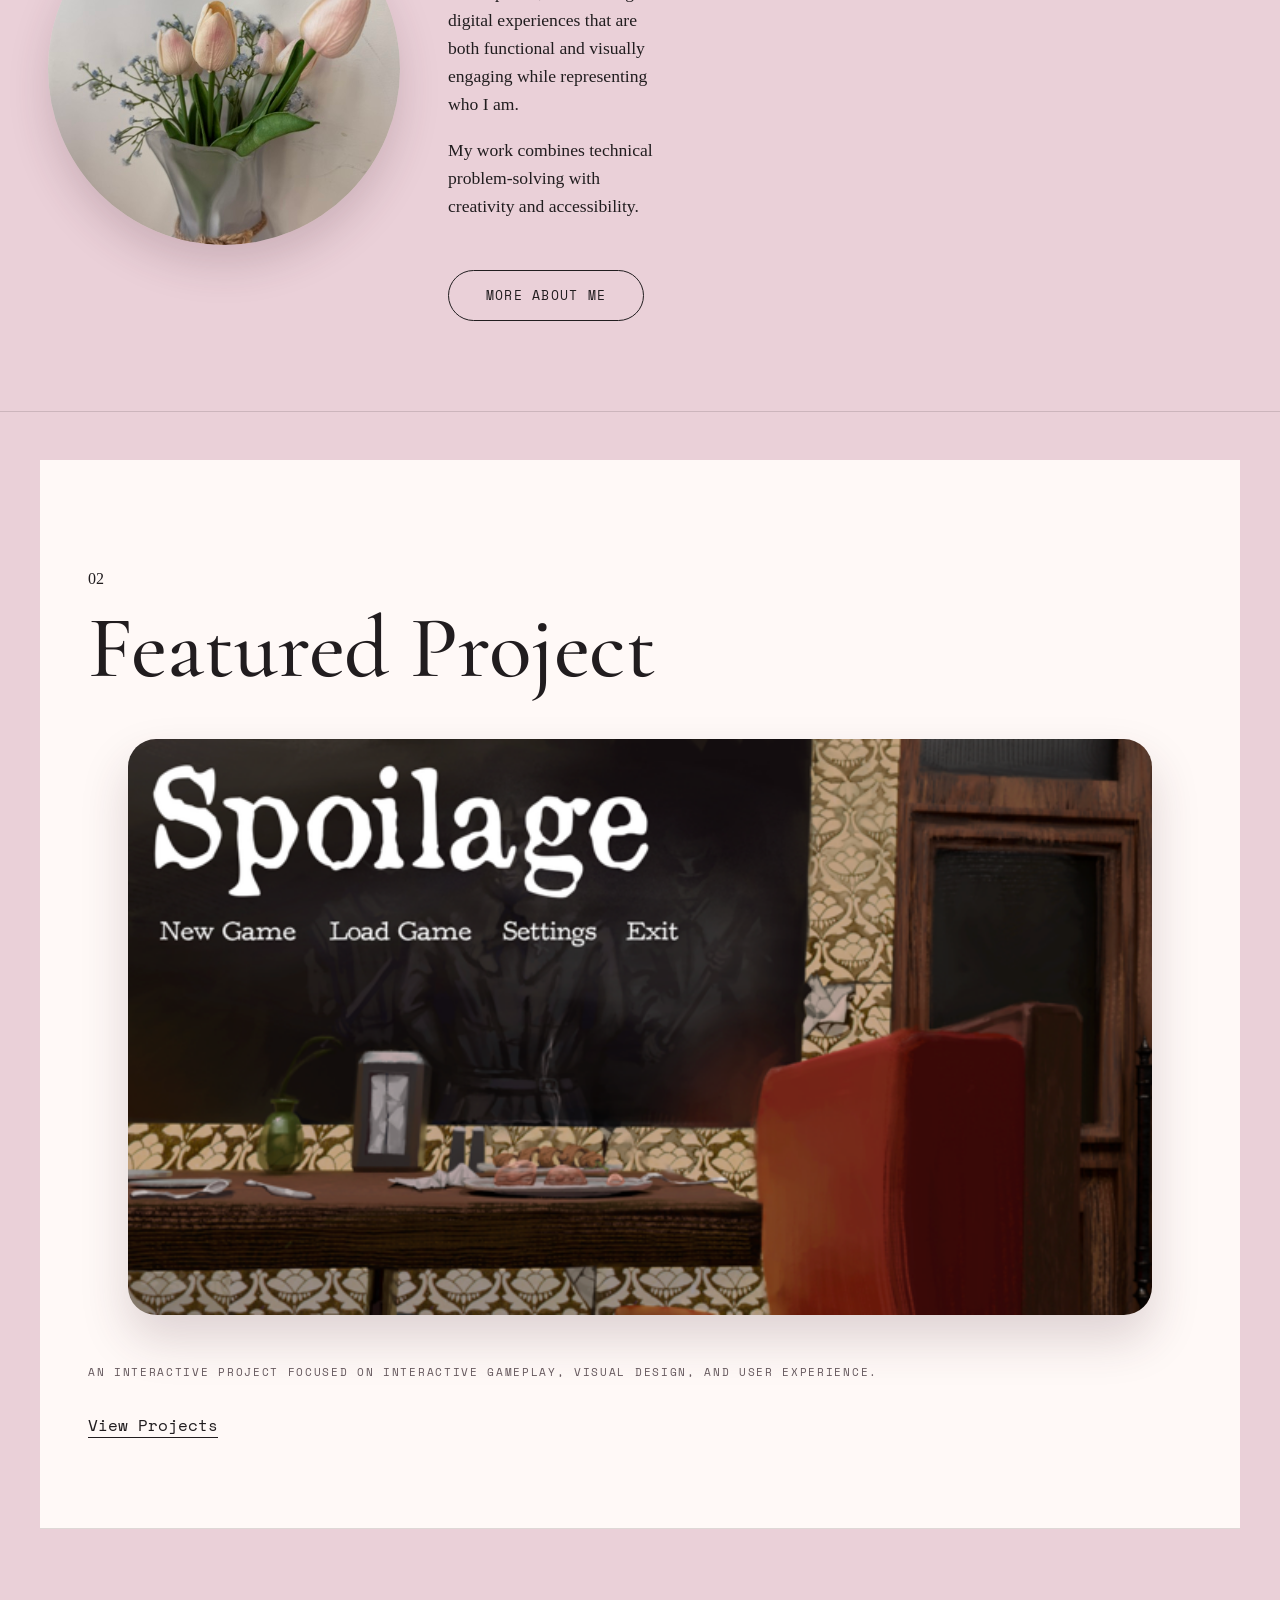
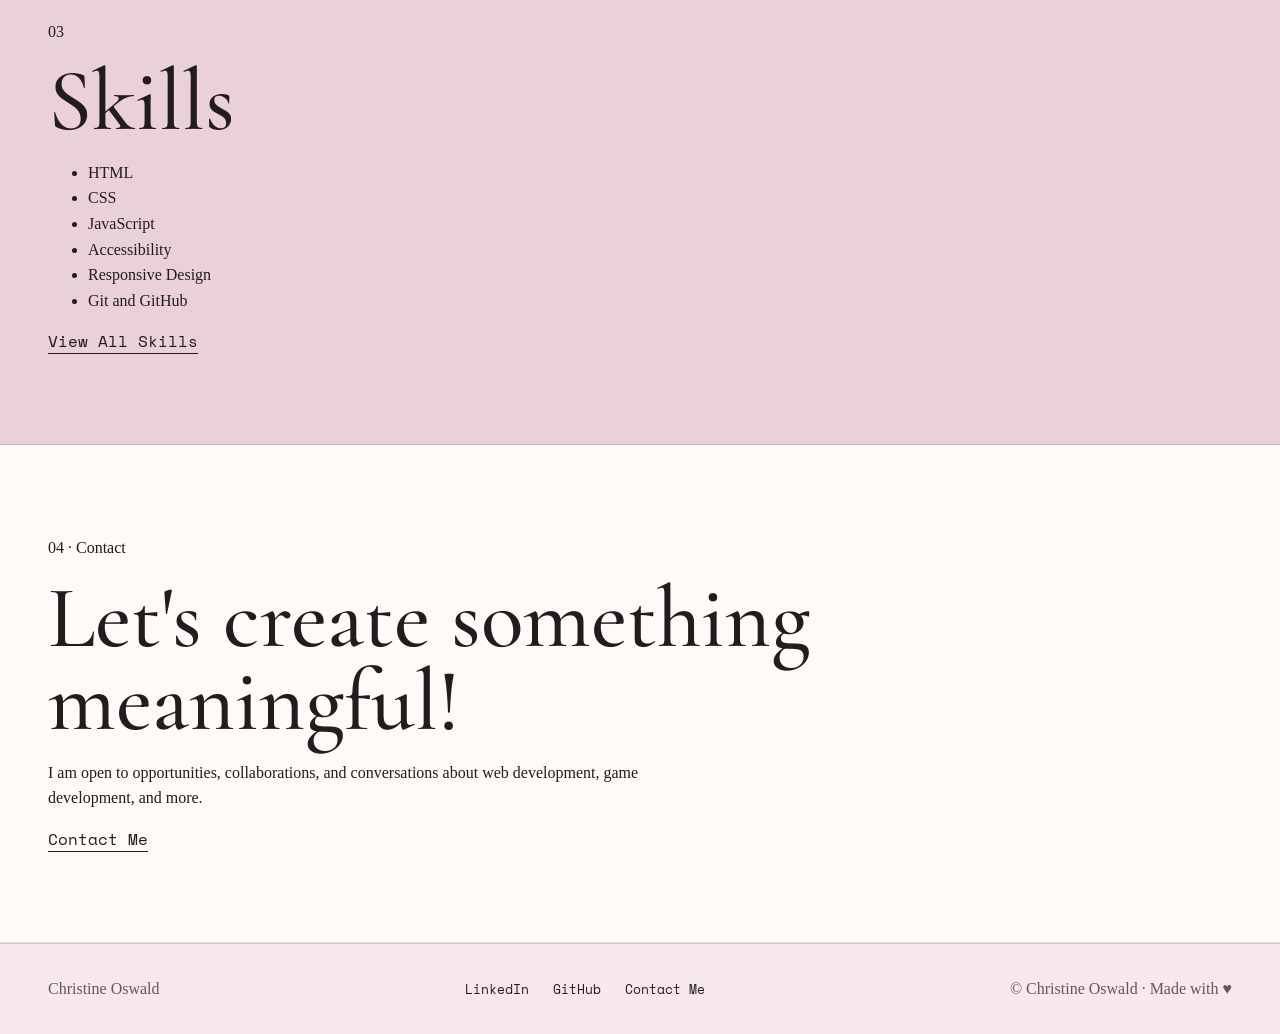
==== commit 607ab362: "Fixed values that are making MDN validator angwy" ====
--- a/index.html
+++ b/index.html
@@ -40,7 +40,7 @@
             </nav>
         </header>
         <main> 
-            <section class = "intro">
+            <div class = "intro">
                 <figure>
                     <img src = "chrissy1.jpeg" alt = "Photo of website author at the UCSD campus">
                 </figure>
@@ -53,7 +53,7 @@
 
                     <a class = "button" href = "chrissyProjects.html"> View My Work </a>
                 </article>
-            </section>
+            </div>
 
             <section class="about">
                 <h2>About Me</h2>
@@ -87,14 +87,12 @@
                     <h2> Featured Project </h2>
                 </header>
 
-                <article>
                     <figure>
                         <img src = "spoilage-main.PNG" alt = "Screenshot of a featured game development project" >
                     </figure>
 
                     <p> An interactive project focused on interactive gameplay, visual design, and user experience. </p>
                     <a href = "chrissyProjects.html"> View Projects</a>
-                </article>
             </section>
 
             <section class = "skills">
@@ -125,7 +123,7 @@
         <footer>
             <p> Christine Oswald </p>
             <ul>
-                <li><a href = https://www.linkedin.com/in/christine-oswald-7b7a23394?utm_source=share_via&utm_content=profile&utm_medium=member_ios" > LinkedIn </a></li>
+                <li><a href = "https://www.linkedin.com/in/christine-oswald-7b7a23394?utm_source=share_via&utm_content=profile&utm_medium=member_ios" > LinkedIn </a></li>
                 <li><a href = "https://github.com/coswald04"> GitHub </a></li>
                 <li><a href = "chrissyContact.html"> Contact Me </a></li>
             </ul>
--- a/stylesheet.css
+++ b/stylesheet.css
@@ -393,6 +393,7 @@
     display: flex;
     justify-content: center;
     margin: 0;
+    margin-top: 2rem;
 }
 
 .intro img {
@@ -521,14 +522,12 @@
 .projects {
     max-width: 75rem;
     margin: 3rem auto 0;
-}
-
-.projects article {
     display: grid;
     gap: 2rem;
 }
 
-.projects article img {
+
+.projects img {
     width: 100%;
     height: auto;
     aspect-ratio: 16 / 9;
@@ -541,7 +540,7 @@
         box-shadow 220ms ease;
 }
 
-.projects article > p:first-of-type {
+.projects > p:first-of-type {
     margin: 0;
     color: var(--muted);
     font-family: "Space Mono", monospace;
@@ -558,7 +557,7 @@
     line-height: 1;
 }
 
-.projects article > p:last-of-type {
+.projects > p:last-of-type {
     max-width: 60rem;
     margin: 0;
     color: var(--muted);
